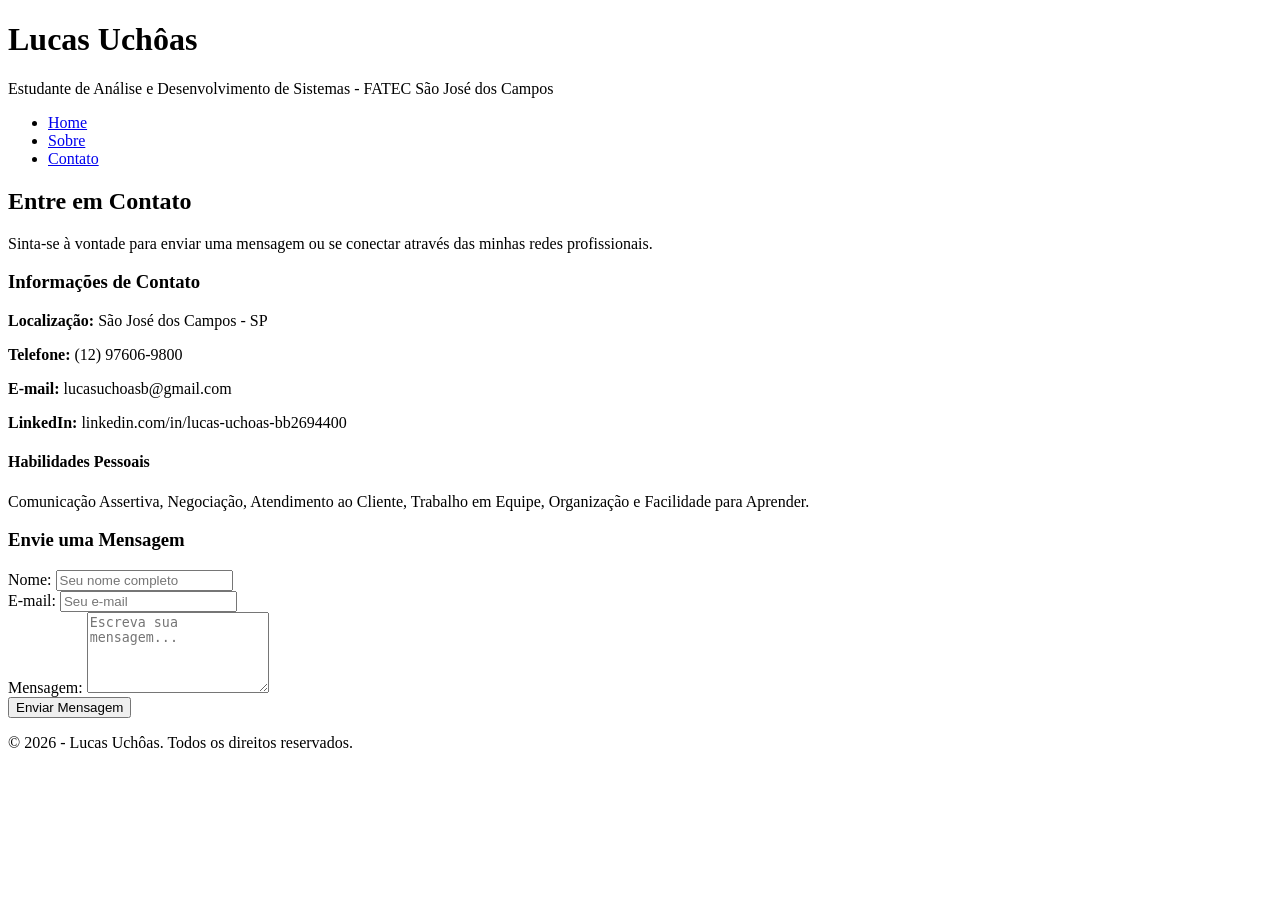
==== contato.html @ 59591d60 "Create contato.html for contact information and form" ====
<!DOCTYPE html>
<html lang="pt-BR">
<head>
  <meta charset="UTF-8">
  <meta name="viewport" content="width=device-width, initial-scale=1.0">
  <title>Lucas Uchôas - Contato</title>
  <link rel="stylesheet" href="style.css">
</head>
<body>

  <header>
    <h1>Lucas Uchôas</h1>
    <p>Estudante de Análise e Desenvolvimento de Sistemas - FATEC São José dos Campos</p>

    <nav>
      <ul>
        <li><a href="index.html">Home</a></li>
        <li><a href="sobre.html">Sobre</a></li>
        <li><a href="contato.html">Contato</a></li>
      </ul>
    </nav>
  </header>

  <main>
    <section class="hero">
      <h2>Entre em Contato</h2>
      <p>Sinta-se à vontade para enviar uma mensagem ou se conectar através das minhas redes profissionais.</p>
    </section>

    <section class="contact-container">
      <article class="contact-info">
        <h3>Informações de Contato</h3>
        <p><strong>Localização:</strong> São José dos Campos - SP</p>
        <p><strong>Telefone:</strong> (12) 97606-9800</p>
        <p><strong>E-mail:</strong> lucasuchoasb@gmail.com</p>
        <p><strong>LinkedIn:</strong> linkedin.com/in/lucas-uchoas-bb2694400</p>
        
        <h4>Habilidades Pessoais</h4>
        <p>Comunicação Assertiva, Negociação, Atendimento ao Cliente, Trabalho em Equipe, Organização e Facilidade para Aprender.</p>
      </article>

      <article class="contact-form">
        <h3>Envie uma Mensagem</h3>
        <form action="#" method="post">
          <div class="form-group">
            <label for="nome">Nome:</label>
            <input type="text" id="nome" name="nome" placeholder="Seu nome completo" required>
          </div>
          
          <div class="form-group">
            <label for="email">E-mail:</label>
            <input type="email" id="email" name="email" placeholder="Seu e-mail" required>
          </div>

          <div class="form-group">
            <label for="mensagem">Mensagem:</label>
            <textarea id="mensagem" name="mensagem" rows="5" placeholder="Escreva sua mensagem..." required></textarea>
          </div>

          <button type="submit">Enviar Mensagem</button>
        </form>
      </article>
    </section>
  </main>

  <footer>
    <p>&copy; 2026 - Lucas Uchôas. Todos os direitos reservados.</p>
  </footer>

</body>
</html>
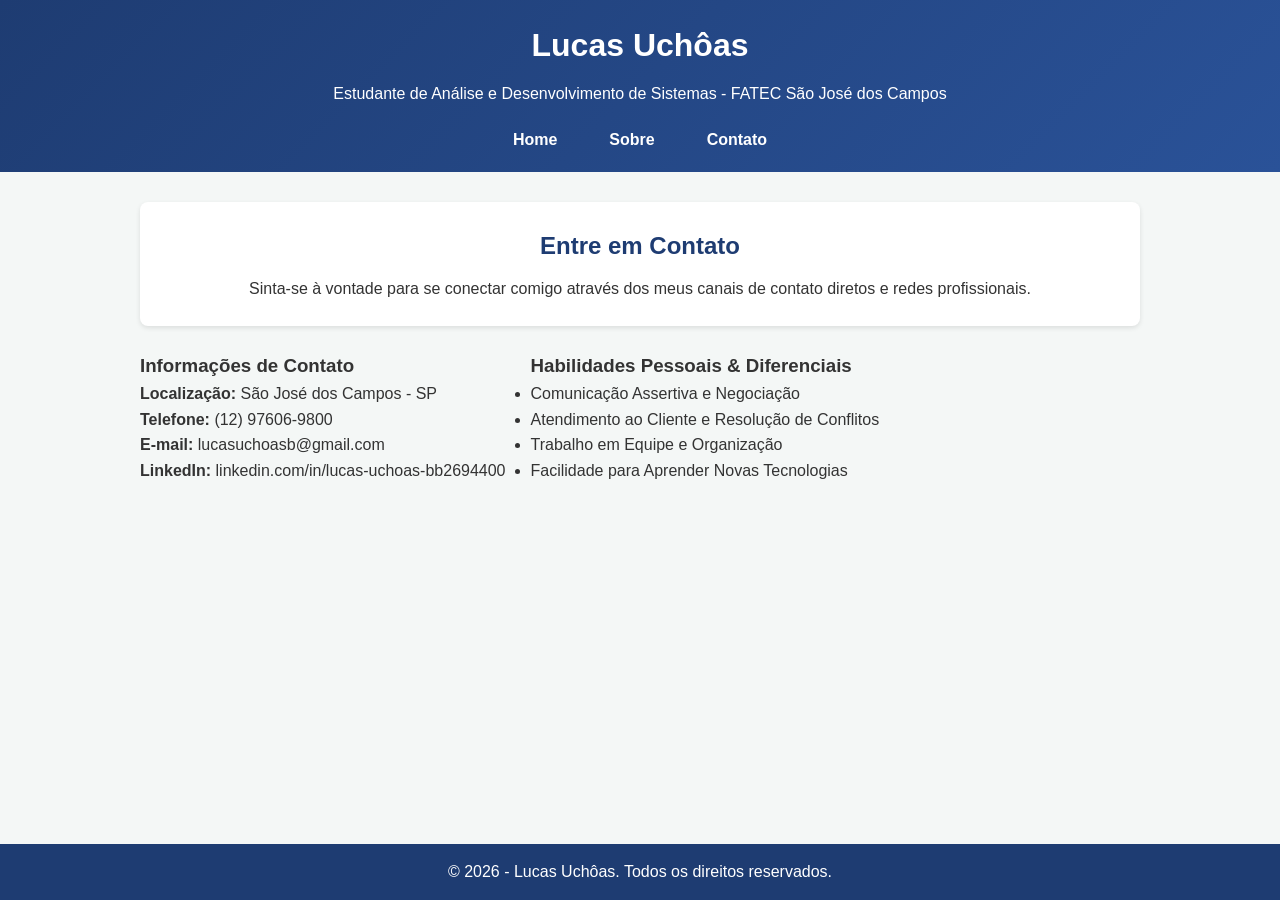
==== commit fd72836a: "Revise contact section and update skills list" ====
--- a/contato.html
+++ b/contato.html
@@ -24,41 +24,26 @@
   <main>
     <section class="hero">
       <h2>Entre em Contato</h2>
-      <p>Sinta-se à vontade para enviar uma mensagem ou se conectar através das minhas redes profissionais.</p>
+      <p>Sinta-se à vontade para se conectar comigo através dos meus canais de contato diretos e redes profissionais.</p>
     </section>
 
     <section class="contact-container">
-      <article class="contact-info">
+      <article class="contact-card">
         <h3>Informações de Contato</h3>
         <p><strong>Localização:</strong> São José dos Campos - SP</p>
         <p><strong>Telefone:</strong> (12) 97606-9800</p>
         <p><strong>E-mail:</strong> lucasuchoasb@gmail.com</p>
         <p><strong>LinkedIn:</strong> linkedin.com/in/lucas-uchoas-bb2694400</p>
-        
-        <h4>Habilidades Pessoais</h4>
-        <p>Comunicação Assertiva, Negociação, Atendimento ao Cliente, Trabalho em Equipe, Organização e Facilidade para Aprender.</p>
       </article>
 
-      <article class="contact-form">
-        <h3>Envie uma Mensagem</h3>
-        <form action="#" method="post">
-          <div class="form-group">
-            <label for="nome">Nome:</label>
-            <input type="text" id="nome" name="nome" placeholder="Seu nome completo" required>
-          </div>
-          
-          <div class="form-group">
-            <label for="email">E-mail:</label>
-            <input type="email" id="email" name="email" placeholder="Seu e-mail" required>
-          </div>
-
-          <div class="form-group">
-            <label for="mensagem">Mensagem:</label>
-            <textarea id="mensagem" name="mensagem" rows="5" placeholder="Escreva sua mensagem..." required></textarea>
-          </div>
-
-          <button type="submit">Enviar Mensagem</button>
-        </form>
+      <article class="contact-card">
+        <h3>Habilidades Pessoais & Diferenciais</h3>
+        <ul>
+          <li>Comunicação Assertiva e Negociação</li>
+          <li>Atendimento ao Cliente e Resolução de Conflitos</li>
+          <li>Trabalho em Equipe e Organização</li>
+          <li>Facilidade para Aprender Novas Tecnologias</li>
+        </ul>
       </article>
     </section>
   </main>
--- a/style.css
+++ b/style.css
@@ -0,0 +1,180 @@
+* {
+  margin: 0;
+  padding: 0;
+  box-sizing: border-box;
+}
+
+body {
+  font-family: 'Segoe UI', Tahoma, Geneva, Verdana, sans-serif;
+  background-color: #f4f7f6;
+  color: #333;
+  line-height: 1.6;
+  display: flex;
+  flex-direction: column;
+  min-height: 100vh;
+}
+
+header {
+  background: linear-gradient(135deg, #1e3c72, #2a5298);
+  color: #fff;
+  padding: 20px;
+  text-align: center;
+  display: flex;
+  flex-direction: column;
+  align-items: center;
+  gap: 10px;
+}
+
+nav ul {
+  list-style: none;
+  display: flex;
+  gap: 20px;
+  margin-top: 10px;
+}
+
+nav a {
+  color: #fff;
+  text-decoration: none;
+  font-weight: bold;
+  padding: 8px 16px;
+  border-radius: 4px;
+  transition: background 0.3s;
+}
+
+nav a:hover {
+  background-color: rgba(255, 255, 255, 0.2);
+}
+
+main {
+  flex: 1;
+  max-width: 1000px;
+  width: 90%;
+  margin: 30px auto;
+}
+
+.hero {
+  background-color: #fff;
+  padding: 25px;
+  border-radius: 8px;
+  box-shadow: 0 2px 5px rgba(0,0,0,0.1);
+  margin-bottom: 25px;
+  text-align: center;
+}
+
+.hero h2 {
+  color: #1e3c72;
+  margin-bottom: 10px;
+}
+
+.cards-container {
+  display: flex;
+  flex-wrap: wrap;
+  gap: 20px;
+  justify-content: space-between;
+}
+
+.card {
+  background-color: #fff;
+  flex: 1 1 calc(33.333% - 20px);
+  min-width: 250px;
+  padding: 20px;
+  border-radius: 8px;
+  box-shadow: 0 2px 5px rgba(0,0,0,0.1);
+  border-top: 4px solid #2a5298;
+}
+
+.card h3 {
+  color: #1e3c72;
+  margin-bottom: 10px;
+}
+
+.content-section {
+  display: flex;
+  flex-direction: column;
+  gap: 20px;
+}
+
+.info-block {
+  background-color: #fff;
+  padding: 20px;
+  border-radius: 8px;
+  box-shadow: 0 2px 5px rgba(0,0,0,0.1);
+}
+
+.info-block h3 {
+  color: #1e3c72;
+  margin-bottom: 10px;
+  border-bottom: 2px solid #f4f7f6;
+  padding-bottom: 5px;
+}
+
+.info-block ul {
+  margin-left: 20px;
+  margin-top: 8px;
+}
+
+.contact-container {
+  display: flex;
+  flex-wrap: wrap;
+  gap: 25px;
+}
+
+.contact-info, .contact-form {
+  background-color: #fff;
+  flex: 1 1 400px;
+  padding: 25px;
+  border-radius: 8px;
+  box-shadow: 0 2px 5px rgba(0,0,0,0.1);
+}
+
+.contact-info h3, .contact-form h3 {
+  color: #1e3c72;
+  margin-bottom: 15px;
+}
+
+.contact-info h4 {
+  margin-top: 15px;
+  color: #2a5298;
+}
+
+.form-group {
+  margin-bottom: 15px;
+  display: flex;
+  flex-direction: column;
+}
+
+.form-group label {
+  margin-bottom: 5px;
+  font-weight: bold;
+}
+
+.form-group input, .form-group textarea {
+  padding: 10px;
+  border: 1px solid #ccc;
+  border-radius: 4px;
+  font-family: inherit;
+}
+
+button {
+  background-color: #1e3c72;
+  color: white;
+  border: none;
+  padding: 12px 20px;
+  border-radius: 4px;
+  cursor: pointer;
+  font-weight: bold;
+  width: 100%;
+  transition: background 0.3s;
+}
+
+button:hover {
+  background-color: #2a5298;
+}
+
+footer {
+  background-color: #1e3c72;
+  color: #fff;
+  text-align: center;
+  padding: 15px;
+  margin-top: auto;
+}
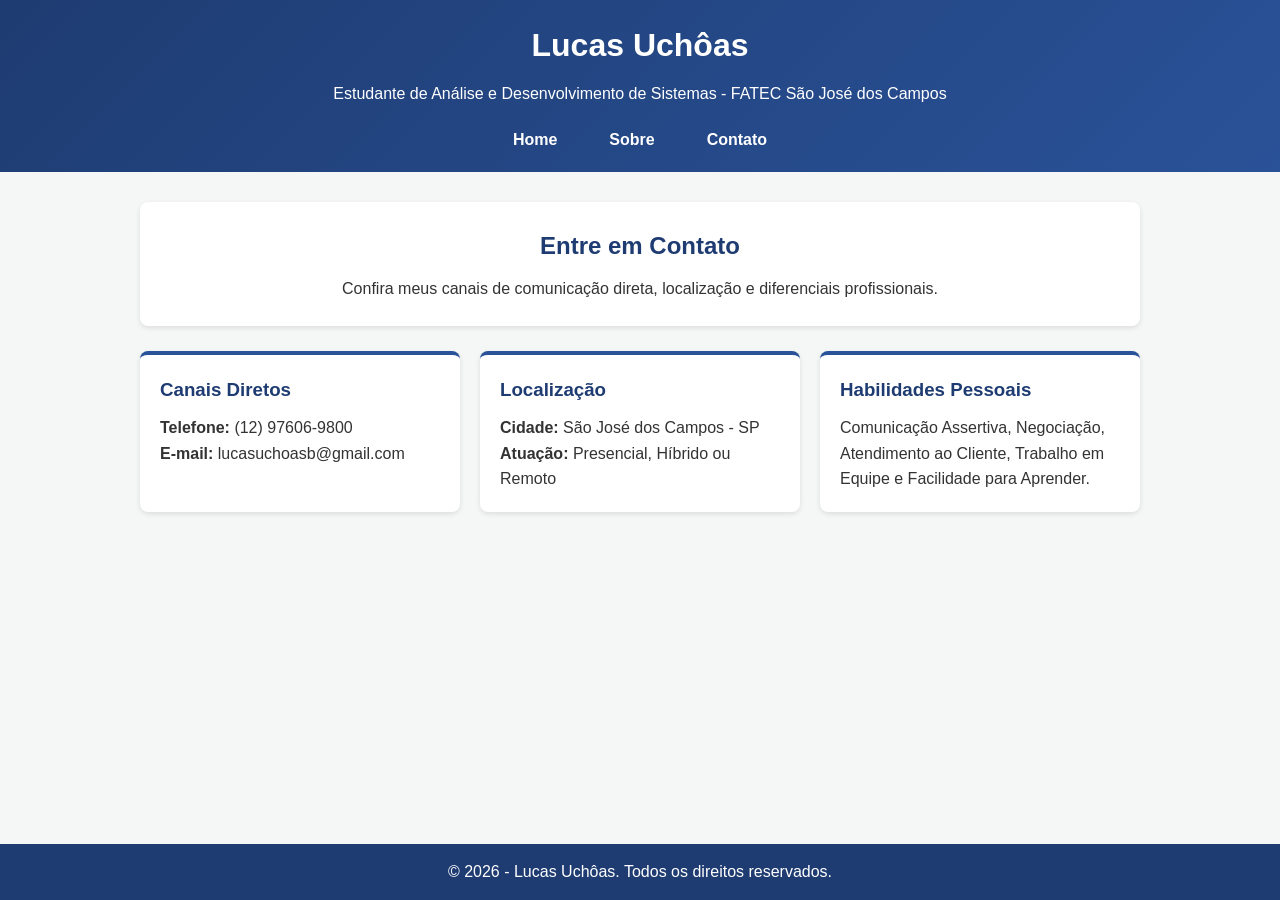
==== commit 5689f5db: "Revise contact information and layout in contato.html" ====
--- a/contato.html
+++ b/contato.html
@@ -24,26 +24,25 @@
   <main>
     <section class="hero">
       <h2>Entre em Contato</h2>
-      <p>Sinta-se à vontade para se conectar comigo através dos meus canais de contato diretos e redes profissionais.</p>
+      <p>Confira meus canais de comunicação direta, localização e diferenciais profissionais.</p>
     </section>
 
-    <section class="contact-container">
-      <article class="contact-card">
-        <h3>Informações de Contato</h3>
-        <p><strong>Localização:</strong> São José dos Campos - SP</p>
+    <section class="cards-container">
+      <article class="card">
+        <h3>Canais Diretos</h3>
         <p><strong>Telefone:</strong> (12) 97606-9800</p>
         <p><strong>E-mail:</strong> lucasuchoasb@gmail.com</p>
-        <p><strong>LinkedIn:</strong> linkedin.com/in/lucas-uchoas-bb2694400</p>
       </article>
 
-      <article class="contact-card">
-        <h3>Habilidades Pessoais & Diferenciais</h3>
-        <ul>
-          <li>Comunicação Assertiva e Negociação</li>
-          <li>Atendimento ao Cliente e Resolução de Conflitos</li>
-          <li>Trabalho em Equipe e Organização</li>
-          <li>Facilidade para Aprender Novas Tecnologias</li>
-        </ul>
+      <article class="card">
+        <h3>Localização</h3>
+        <p><strong>Cidade:</strong> São José dos Campos - SP</p>
+        <p><strong>Atuação:</strong> Presencial, Híbrido ou Remoto</p>
+      </article>
+
+      <article class="card">
+        <h3>Habilidades Pessoais</h3>
+        <p>Comunicação Assertiva, Negociação, Atendimento ao Cliente, Trabalho em Equipe e Facilidade para Aprender.</p>
       </article>
     </section>
   </main>
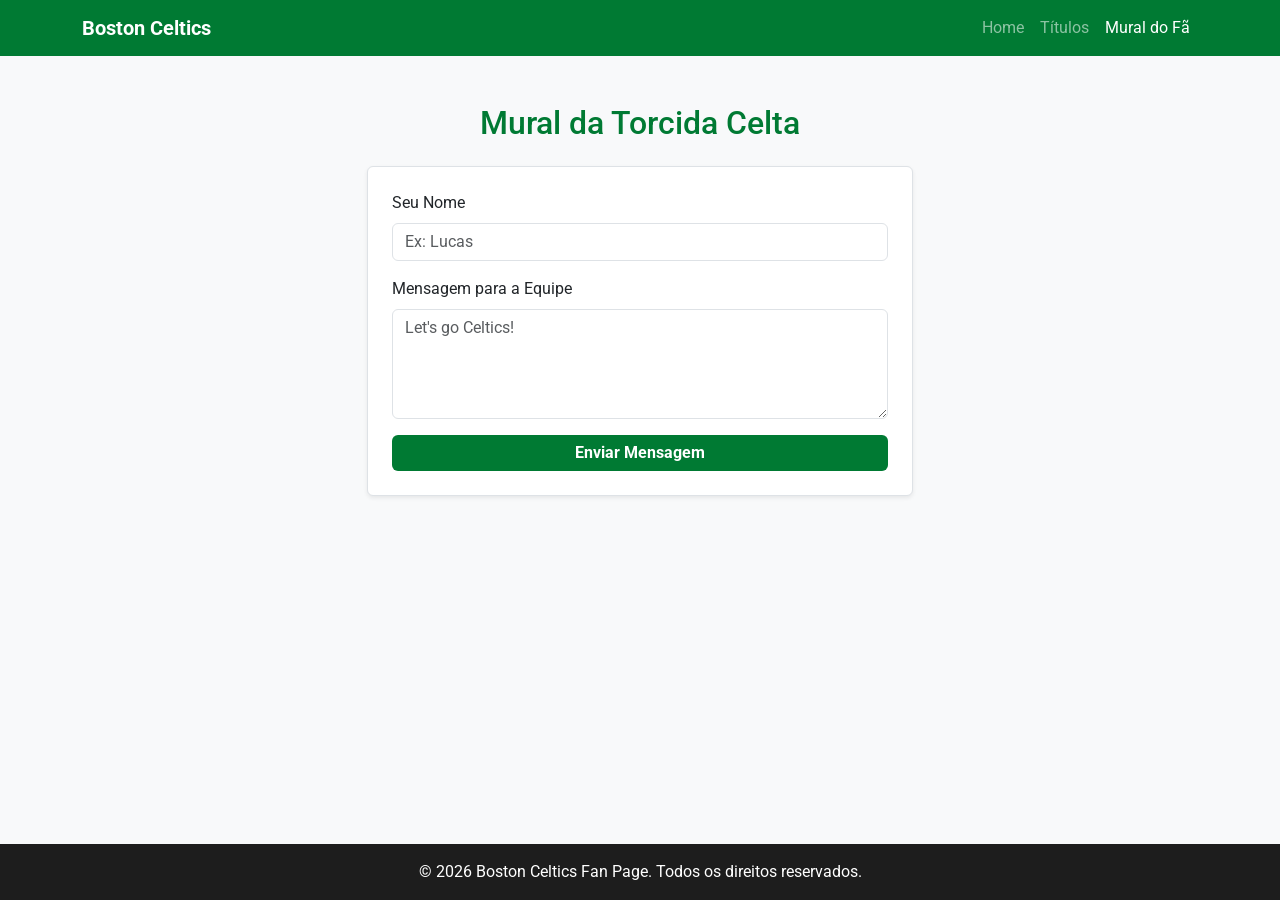
==== commit d4a925db: "Revise contato.html for Boston Celtics theme" ====
--- a/contato.html
+++ b/contato.html
@@ -1,55 +1,54 @@
 <!DOCTYPE html>
 <html lang="pt-BR">
 <head>
-  <meta charset="UTF-8">
-  <meta name="viewport" content="width=device-width, initial-scale=1.0">
-  <title>Lucas Uchôas - Contato</title>
-  <link rel="stylesheet" href="style.css">
+    <meta charset="UTF-8">
+    <meta name="viewport" content="width=device-width, initial-scale=1.0">
+    <title>Boston Celtics - Mural do Fã</title>
+    <link href="https://cdn.jsdelivr.net/npm/bootstrap@5.3.0/dist/css/bootstrap.min.css" rel="stylesheet">
+    <link rel="stylesheet" href="style.css">
 </head>
 <body>
+    <header>
+        <nav class="navbar navbar-expand-lg navbar-dark bg-celtics">
+            <div class="container">
+                <a class="navbar-brand fw-bold" href="index.html">Boston Celtics</a>
+                <button class="navbar-toggler" type="button" data-bs-toggle="collapse" data-bs-target="#menuPrincipal">
+                    <span class="navbar-toggler-icon"></span>
+                </button>
+                <div class="collapse navbar-collapse" id="menuPrincipal">
+                    <ul class="navbar-nav ms-auto">
+                        <li class="nav-item"><a class="nav-link" href="index.html">Home</a></li>
+                        <li class="nav-item"><a class="nav-link" href="sobre.html">Títulos</a></li>
+                        <li class="nav-item"><a class="nav-link active" href="contato.html">Mural do Fã</a></li>
+                    </ul>
+                </div>
+            </div>
+        </nav>
+    </header>
 
-  <header>
-    <h1>Lucas Uchôas</h1>
-    <p>Estudante de Análise e Desenvolvimento de Sistemas - FATEC São José dos Campos</p>
+    <main class="container">
+        <section class="row justify-content-center">
+            <div class="col-md-8 col-lg-6">
+                <h2 class="text-center text-celtics mb-4 mt-3">Mural da Torcida Celta</h2>
+                <form class="p-4 border rounded shadow-sm bg-white">
+                    <div class="mb-3">
+                        <label for="nomeTorcedor" class="form-label">Seu Nome</label>
+                        <input type="text" class="form-control" id="nomeTorcedor" placeholder="Ex: Lucas" required>
+                    </div>
+                    <div class="mb-3">
+                        <label for="mensagemTorcedor" class="form-label">Mensagem para a Equipe</label>
+                        <textarea class="form-control" id="mensagemTorcedor" rows="4" placeholder="Let's go Celtics!" required></textarea>
+                    </div>
+                    <button type="submit" class="btn btn-success w-100 bg-celtics border-0 fw-bold">Enviar Mensagem</button>
+                </form>
+            </div>
+        </section>
+    </main>
 
-    <nav>
-      <ul>
-        <li><a href="index.html">Home</a></li>
-        <li><a href="sobre.html">Sobre</a></li>
-        <li><a href="contato.html">Contato</a></li>
-      </ul>
-    </nav>
-  </header>
+    <footer class="text-center py-3 mt-auto">
+        <p class="mb-0">&copy; 2026 Boston Celtics Fan Page. Todos os direitos reservados.</p>
+    </footer>
 
-  <main>
-    <section class="hero">
-      <h2>Entre em Contato</h2>
-      <p>Confira meus canais de comunicação direta, localização e diferenciais profissionais.</p>
-    </section>
-
-    <section class="cards-container">
-      <article class="card">
-        <h3>Canais Diretos</h3>
-        <p><strong>Telefone:</strong> (12) 97606-9800</p>
-        <p><strong>E-mail:</strong> lucasuchoasb@gmail.com</p>
-      </article>
-
-      <article class="card">
-        <h3>Localização</h3>
-        <p><strong>Cidade:</strong> São José dos Campos - SP</p>
-        <p><strong>Atuação:</strong> Presencial, Híbrido ou Remoto</p>
-      </article>
-
-      <article class="card">
-        <h3>Habilidades Pessoais</h3>
-        <p>Comunicação Assertiva, Negociação, Atendimento ao Cliente, Trabalho em Equipe e Facilidade para Aprender.</p>
-      </article>
-    </section>
-  </main>
-
-  <footer>
-    <p>&copy; 2026 - Lucas Uchôas. Todos os direitos reservados.</p>
-  </footer>
-
+    <script src="https://cdn.jsdelivr.net/npm/bootstrap@5.3.0/dist/js/bootstrap.bundle.min.js"></script>
 </body>
 </html>
--- a/style.css
+++ b/style.css
@@ -1,180 +1,27 @@
-* {
-  margin: 0;
-  padding: 0;
-  box-sizing: border-box;
+@import url('https://fonts.googleapis.com/css2?family=Roboto:wght@400;700&display=swap');
+
+body {
+    font-family: 'Roboto', sans-serif;
+    background-color: #f8f9fa;
+    display: flex;
+    flex-direction: column;
+    min-height: 100vh;
 }
 
-body {
-  font-family: 'Segoe UI', Tahoma, Geneva, Verdana, sans-serif;
-  background-color: #f4f7f6;
-  color: #333;
-  line-height: 1.6;
-  display: flex;
-  flex-direction: column;
-  min-height: 100vh;
+.bg-celtics {
+    background-color: #007A33 !important; /* Verde tradicional do Celtics */
 }
 
-header {
-  background: linear-gradient(135deg, #1e3c72, #2a5298);
-  color: #fff;
-  padding: 20px;
-  text-align: center;
-  display: flex;
-  flex-direction: column;
-  align-items: center;
-  gap: 10px;
-}
-
-nav ul {
-  list-style: none;
-  display: flex;
-  gap: 20px;
-  margin-top: 10px;
-}
-
-nav a {
-  color: #fff;
-  text-decoration: none;
-  font-weight: bold;
-  padding: 8px 16px;
-  border-radius: 4px;
-  transition: background 0.3s;
-}
-
-nav a:hover {
-  background-color: rgba(255, 255, 255, 0.2);
+.text-celtics {
+    color: #007A33 !important;
 }
 
 main {
-  flex: 1;
-  max-width: 1000px;
-  width: 90%;
-  margin: 30px auto;
-}
-
-.hero {
-  background-color: #fff;
-  padding: 25px;
-  border-radius: 8px;
-  box-shadow: 0 2px 5px rgba(0,0,0,0.1);
-  margin-bottom: 25px;
-  text-align: center;
-}
-
-.hero h2 {
-  color: #1e3c72;
-  margin-bottom: 10px;
-}
-
-.cards-container {
-  display: flex;
-  flex-wrap: wrap;
-  gap: 20px;
-  justify-content: space-between;
-}
-
-.card {
-  background-color: #fff;
-  flex: 1 1 calc(33.333% - 20px);
-  min-width: 250px;
-  padding: 20px;
-  border-radius: 8px;
-  box-shadow: 0 2px 5px rgba(0,0,0,0.1);
-  border-top: 4px solid #2a5298;
-}
-
-.card h3 {
-  color: #1e3c72;
-  margin-bottom: 10px;
-}
-
-.content-section {
-  display: flex;
-  flex-direction: column;
-  gap: 20px;
-}
-
-.info-block {
-  background-color: #fff;
-  padding: 20px;
-  border-radius: 8px;
-  box-shadow: 0 2px 5px rgba(0,0,0,0.1);
-}
-
-.info-block h3 {
-  color: #1e3c72;
-  margin-bottom: 10px;
-  border-bottom: 2px solid #f4f7f6;
-  padding-bottom: 5px;
-}
-
-.info-block ul {
-  margin-left: 20px;
-  margin-top: 8px;
-}
-
-.contact-container {
-  display: flex;
-  flex-wrap: wrap;
-  gap: 25px;
-}
-
-.contact-info, .contact-form {
-  background-color: #fff;
-  flex: 1 1 400px;
-  padding: 25px;
-  border-radius: 8px;
-  box-shadow: 0 2px 5px rgba(0,0,0,0.1);
-}
-
-.contact-info h3, .contact-form h3 {
-  color: #1e3c72;
-  margin-bottom: 15px;
-}
-
-.contact-info h4 {
-  margin-top: 15px;
-  color: #2a5298;
-}
-
-.form-group {
-  margin-bottom: 15px;
-  display: flex;
-  flex-direction: column;
-}
-
-.form-group label {
-  margin-bottom: 5px;
-  font-weight: bold;
-}
-
-.form-group input, .form-group textarea {
-  padding: 10px;
-  border: 1px solid #ccc;
-  border-radius: 4px;
-  font-family: inherit;
-}
-
-button {
-  background-color: #1e3c72;
-  color: white;
-  border: none;
-  padding: 12px 20px;
-  border-radius: 4px;
-  cursor: pointer;
-  font-weight: bold;
-  width: 100%;
-  transition: background 0.3s;
-}
-
-button:hover {
-  background-color: #2a5298;
+    flex: 1; 
+    padding: 2rem 0;
 }
 
 footer {
-  background-color: #1e3c72;
-  color: #fff;
-  text-align: center;
-  padding: 15px;
-  margin-top: auto;
+    background-color: #1d1d1d;
+    color: white;
 }
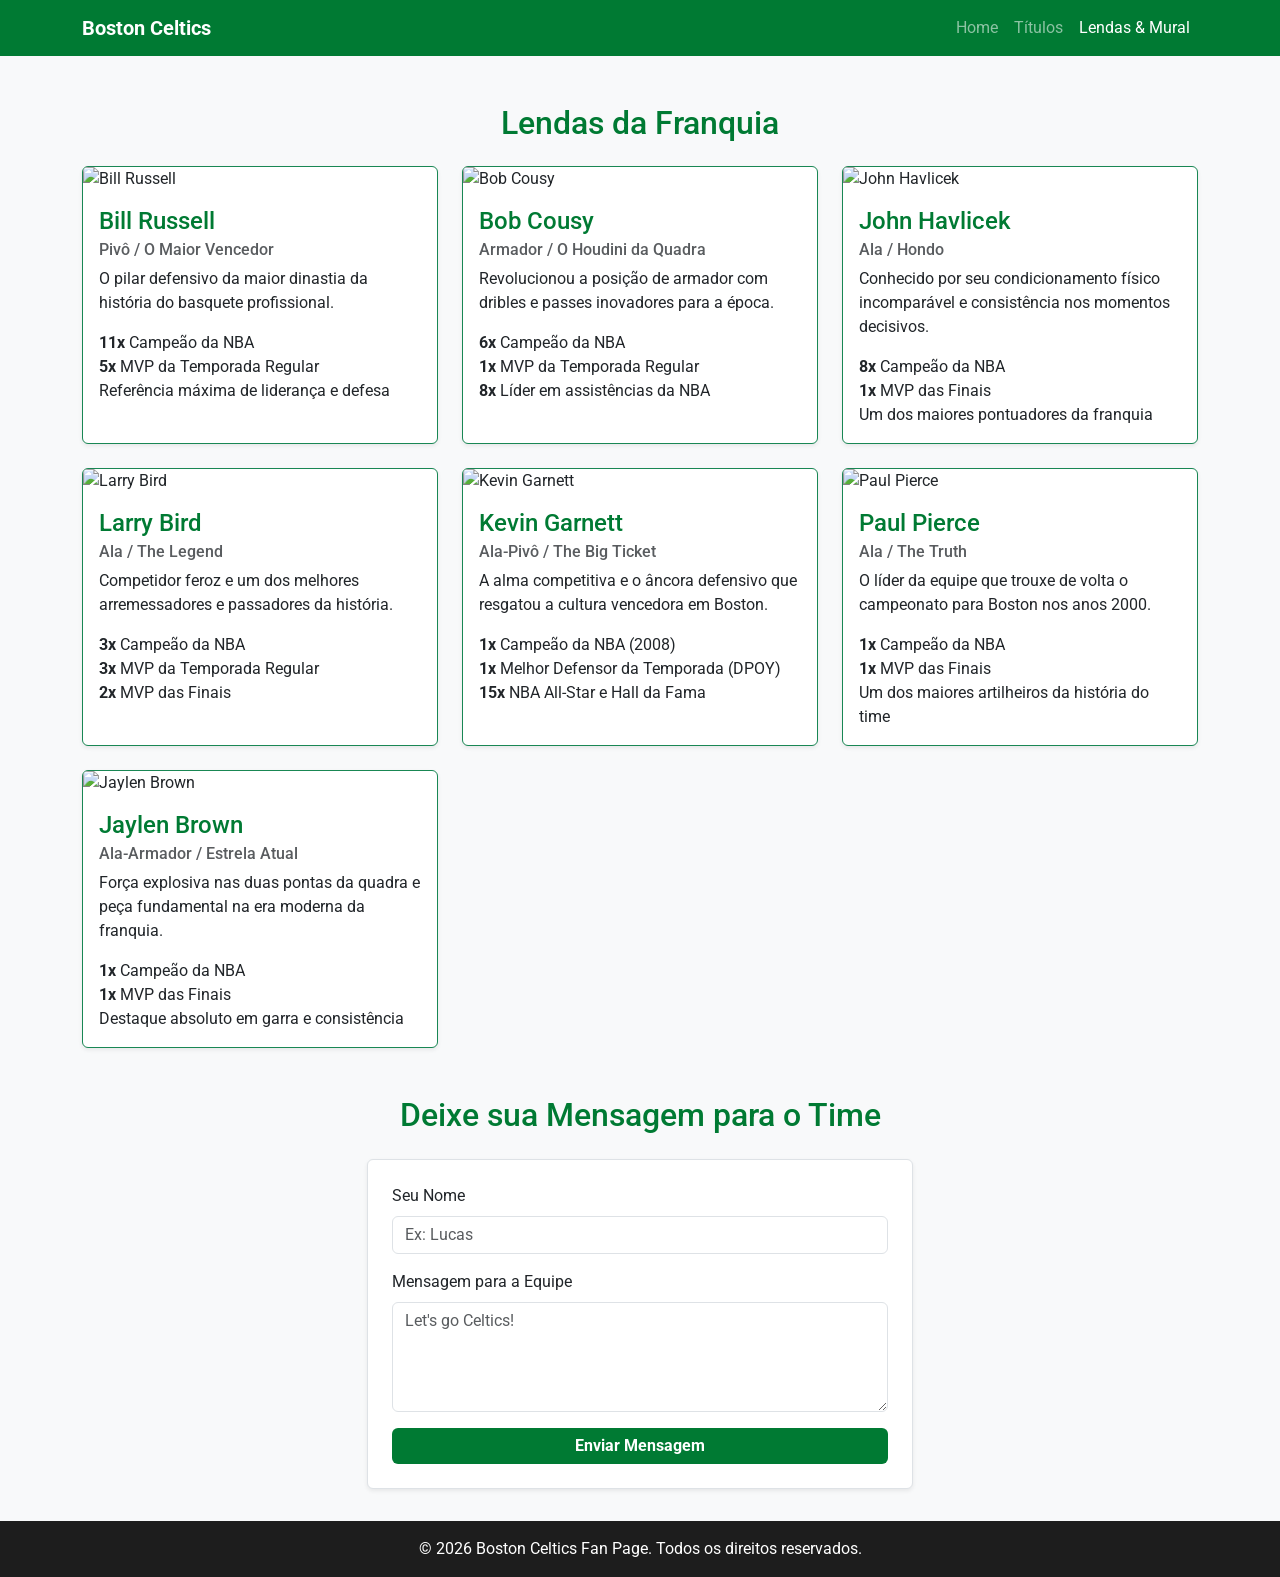
==== commit 269bd191: "Update title and content for contato.html" ====
--- a/contato.html
+++ b/contato.html
@@ -3,7 +3,7 @@
 <head>
     <meta charset="UTF-8">
     <meta name="viewport" content="width=device-width, initial-scale=1.0">
-    <title>Boston Celtics - Mural do Fã</title>
+    <title>Boston Celtics - Lendas & Mural</title>
     <link href="https://cdn.jsdelivr.net/npm/bootstrap@5.3.0/dist/css/bootstrap.min.css" rel="stylesheet">
     <link rel="stylesheet" href="style.css">
 </head>
@@ -19,7 +19,7 @@
                     <ul class="navbar-nav ms-auto">
                         <li class="nav-item"><a class="nav-link" href="index.html">Home</a></li>
                         <li class="nav-item"><a class="nav-link" href="sobre.html">Títulos</a></li>
-                        <li class="nav-item"><a class="nav-link active" href="contato.html">Mural do Fã</a></li>
+                        <li class="nav-item"><a class="nav-link active" href="contato.html">Lendas & Mural</a></li>
                     </ul>
                 </div>
             </div>
@@ -27,9 +27,137 @@
     </header>
 
     <main class="container">
+        <!-- Seção das Lendas do Celtics -->
+        <section class="mb-5">
+            <h2 class="text-center text-celtics mb-4 mt-3">Lendas da Franquia</h2>
+            <div class="row g-4">
+                
+                <!-- Lenda 1: Bill Russell -->
+                <article class="col-md-6 col-lg-4">
+                    <div class="card h-100 shadow-sm border-success">
+                        <img src="https://images.unsplash.com/photo-1574629810360-7efbbe195018?w=600&h=300&fit=crop" class="card-img-top" alt="Bill Russell">
+                        <div class="card-body">
+                            <h4 class="card-title text-celtics">Bill Russell</h4>
+                            <h6 class="card-subtitle mb-2 text-muted">Pivô / O Maior Vencedor</h6>
+                            <p class="card-text">O pilar defensivo da maior dinastia da história do basquete profissional.</p>
+                            <ul class="list-unstyled mb-0">
+                                <li><strong>11x</strong> Campeão da NBA</li>
+                                <li><strong>5x</strong> MVP da Temporada Regular</li>
+                                <li>Referência máxima de liderança e defesa</li>
+                            </ul>
+                        </div>
+                    </div>
+                </article>
+
+                <!-- Lenda 2: Bob Cousy -->
+                <article class="col-md-6 col-lg-4">
+                    <div class="card h-100 shadow-sm border-success">
+                        <img src="https://images.unsplash.com/photo-1519766304817-4f37bda74a29?w=600&h=300&fit=crop" class="card-img-top" alt="Bob Cousy">
+                        <div class="card-body">
+                            <h4 class="card-title text-celtics">Bob Cousy</h4>
+                            <h6 class="card-subtitle mb-2 text-muted">Armador / O Houdini da Quadra</h6>
+                            <p class="card-text">Revolucionou a posição de armador com dribles e passes inovadores para a época.</p>
+                            <ul class="list-unstyled mb-0">
+                                <li><strong>6x</strong> Campeão da NBA</li>
+                                <li><strong>1x</strong> MVP da Temporada Regular</li>
+                                <li><strong>8x</strong> Líder em assistências da NBA</li>
+                            </ul>
+                        </div>
+                    </div>
+                </article>
+
+                <!-- Lenda 3: John Havlicek -->
+                <article class="col-md-6 col-lg-4">
+                    <div class="card h-100 shadow-sm border-success">
+                        <img src="https://images.unsplash.com/photo-1546519638-68e109498ffc?w=600&h=300&fit=crop" class="card-img-top" alt="John Havlicek">
+                        <div class="card-body">
+                            <h4 class="card-title text-celtics">John Havlicek</h4>
+                            <h6 class="card-subtitle mb-2 text-muted">Ala / Hondo</h6>
+                            <p class="card-text">Conhecido por seu condicionamento físico incomparável e consistência nos momentos decisivos.</p>
+                            <ul class="list-unstyled mb-0">
+                                <li><strong>8x</strong> Campeão da NBA</li>
+                                <li><strong>1x</strong> MVP das Finais</li>
+                                <li>Um dos maiores pontuadores da franquia</li>
+                            </ul>
+                        </div>
+                    </div>
+                </article>
+
+                <!-- Lenda 4: Larry Bird -->
+                <article class="col-md-6 col-lg-4">
+                    <div class="card h-100 shadow-sm border-success">
+                        <img src="https://images.unsplash.com/photo-1519766304817-4f37bda74a29?w=600&h=300&fit=crop" class="card-img-top" alt="Larry Bird">
+                        <div class="card-body">
+                            <h4 class="card-title text-celtics">Larry Bird</h4>
+                            <h6 class="card-subtitle mb-2 text-muted">Ala / The Legend</h6>
+                            <p class="card-text">Competidor feroz e um dos melhores arremessadores e passadores da história.</p>
+                            <ul class="list-unstyled mb-0">
+                                <li><strong>3x</strong> Campeão da NBA</li>
+                                <li><strong>3x</strong> MVP da Temporada Regular</li>
+                                <li><strong>2x</strong> MVP das Finais</li>
+                            </ul>
+                        </div>
+                    </div>
+                </article>
+
+                <!-- Lenda 5: Kevin Garnett -->
+                <article class="col-md-6 col-lg-4">
+                    <div class="card h-100 shadow-sm border-success">
+                        <img src="https://images.unsplash.com/photo-1574629810360-7efbbe195018?w=600&h=300&fit=crop" class="card-img-top" alt="Kevin Garnett">
+                        <div class="card-body">
+                            <h4 class="card-title text-celtics">Kevin Garnett</h4>
+                            <h6 class="card-subtitle mb-2 text-muted">Ala-Pivô / The Big Ticket</h6>
+                            <p class="card-text">A alma competitiva e o âncora defensivo que resgatou a cultura vencedora em Boston.</p>
+                            <ul class="list-unstyled mb-0">
+                                <li><strong>1x</strong> Campeão da NBA (2008)</li>
+                                <li><strong>1x</strong> Melhor Defensor da Temporada (DPOY)</li>
+                                <li><strong>15x</strong> NBA All-Star e Hall da Fama</li>
+                            </ul>
+                        </div>
+                    </div>
+                </article>
+
+                <!-- Lenda 6: Paul Pierce -->
+                <article class="col-md-6 col-lg-4">
+                    <div class="card h-100 shadow-sm border-success">
+                        <img src="https://images.unsplash.com/photo-1546519638-68e109498ffc?w=600&h=300&fit=crop" class="card-img-top" alt="Paul Pierce">
+                        <div class="card-body">
+                            <h4 class="card-title text-celtics">Paul Pierce</h4>
+                            <h6 class="card-subtitle mb-2 text-muted">Ala / The Truth</h6>
+                            <p class="card-text">O líder da equipe que trouxe de volta o campeonato para Boston nos anos 2000.</p>
+                            <ul class="list-unstyled mb-0">
+                                <li><strong>1x</strong> Campeão da NBA</li>
+                                <li><strong>1x</strong> MVP das Finais</li>
+                                <li>Um dos maiores artilheiros da história do time</li>
+                            </ul>
+                        </div>
+                    </div>
+                </article>
+
+                <!-- Lenda 7: Jaylen Brown -->
+                <article class="col-md-6 col-lg-4">
+                    <div class="card h-100 shadow-sm border-success">
+                        <img src="https://images.unsplash.com/photo-1574629810360-7efbbe195018?w=600&h=300&fit=crop" class="card-img-top" alt="Jaylen Brown">
+                        <div class="card-body">
+                            <h4 class="card-title text-celtics">Jaylen Brown</h4>
+                            <h6 class="card-subtitle mb-2 text-muted">Ala-Armador / Estrela Atual</h6>
+                            <p class="card-text">Força explosiva nas duas pontas da quadra e peça fundamental na era moderna da franquia.</p>
+                            <ul class="list-unstyled mb-0">
+                                <li><strong>1x</strong> Campeão da NBA</li>
+                                <li><strong>1x</strong> MVP das Finais</li>
+                                <li>Destaque absoluto em garra e consistência</li>
+                            </ul>
+                        </div>
+                    </div>
+                </article>
+
+            </div>
+        </section>
+
+        <!-- Seção do Formulário (Mural do Fã) Logo Abaixo -->
         <section class="row justify-content-center">
             <div class="col-md-8 col-lg-6">
-                <h2 class="text-center text-celtics mb-4 mt-3">Mural da Torcida Celta</h2>
+                <h2 class="text-center text-celtics mb-4">Deixe sua Mensagem para o Time</h2>
                 <form class="p-4 border rounded shadow-sm bg-white">
                     <div class="mb-3">
                         <label for="nomeTorcedor" class="form-label">Seu Nome</label>
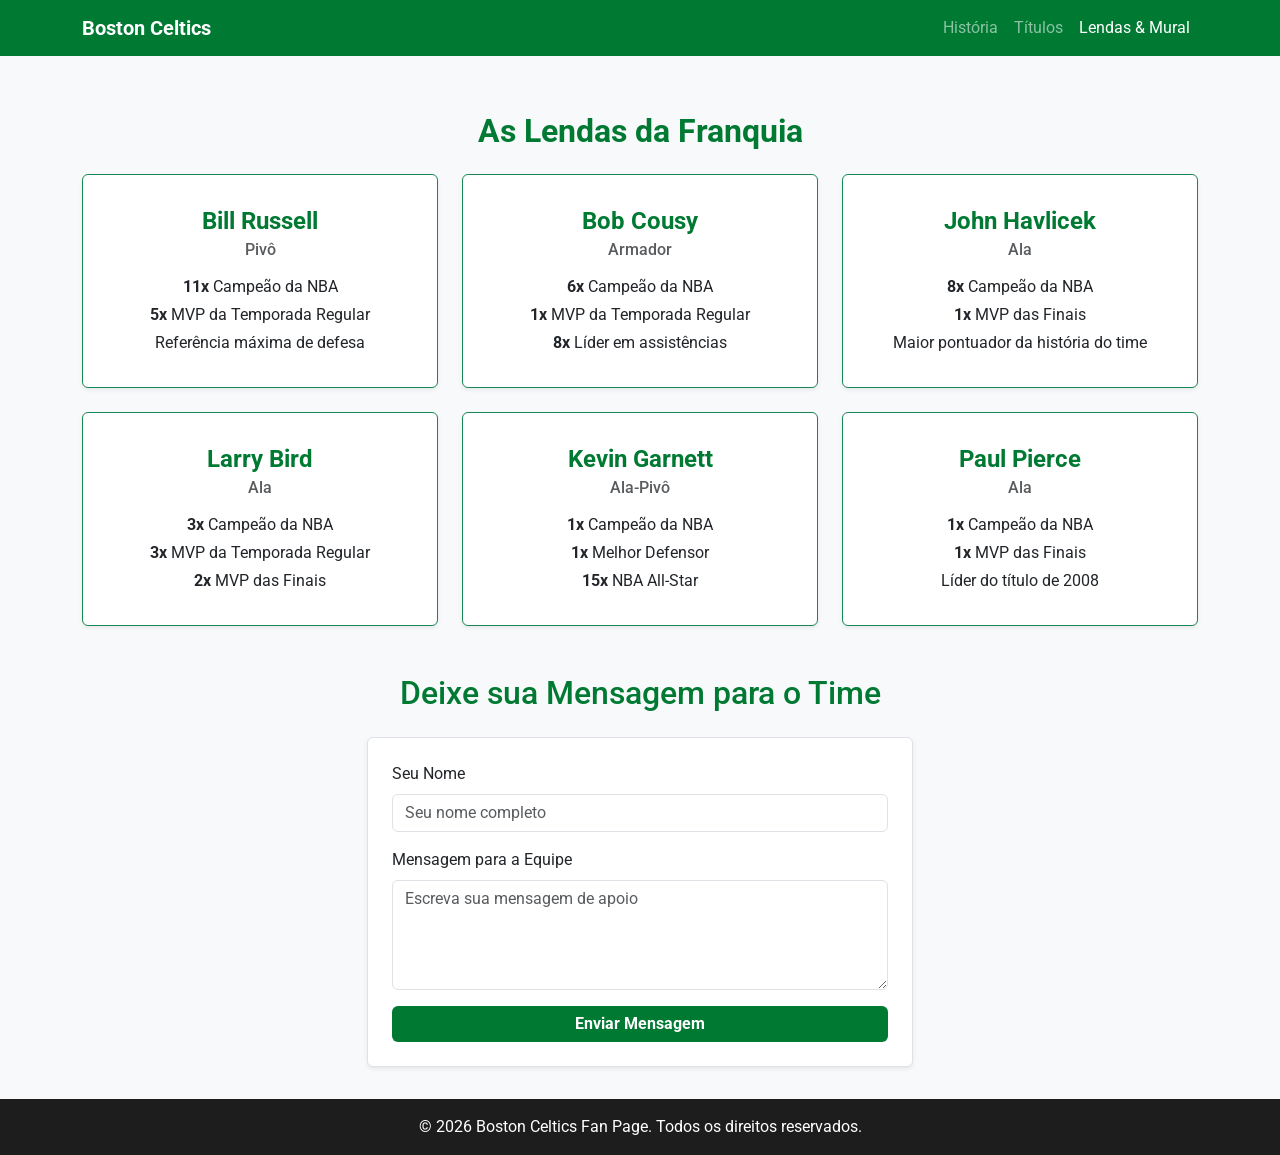
==== commit 5bf21450: "Update contact page with new content and structure" ====
--- a/contato.html
+++ b/contato.html
@@ -17,7 +17,7 @@
                 </button>
                 <div class="collapse navbar-collapse" id="menuPrincipal">
                     <ul class="navbar-nav ms-auto">
-                        <li class="nav-item"><a class="nav-link" href="index.html">Home</a></li>
+                        <li class="nav-item"><a class="nav-link" href="index.html">História</a></li>
                         <li class="nav-item"><a class="nav-link" href="sobre.html">Títulos</a></li>
                         <li class="nav-item"><a class="nav-link active" href="contato.html">Lendas & Mural</a></li>
                     </ul>
@@ -27,125 +27,89 @@
     </header>
 
     <main class="container">
-        <!-- Seção das Lendas do Celtics -->
         <section class="mb-5">
-            <h2 class="text-center text-celtics mb-4 mt-3">Lendas da Franquia</h2>
+            <h2 class="text-center text-celtics mb-4 mt-4 fw-bold">As Lendas da Franquia</h2>
             <div class="row g-4">
                 
-                <!-- Lenda 1: Bill Russell -->
                 <article class="col-md-6 col-lg-4">
-                    <div class="card h-100 shadow-sm border-success">
-                        <img src="https://images.unsplash.com/photo-1574629810360-7efbbe195018?w=600&h=300&fit=crop" class="card-img-top" alt="Bill Russell">
-                        <div class="card-body">
-                            <h4 class="card-title text-celtics">Bill Russell</h4>
-                            <h6 class="card-subtitle mb-2 text-muted">Pivô / O Maior Vencedor</h6>
-                            <p class="card-text">O pilar defensivo da maior dinastia da história do basquete profissional.</p>
+                    <div class="card h-100 shadow-sm border-success p-3">
+                        <div class="card-body text-center">
+                            <h4 class="card-title text-celtics fw-bold">Bill Russell</h4>
+                            <h6 class="card-subtitle mb-3 text-muted">Pivô</h6>
                             <ul class="list-unstyled mb-0">
-                                <li><strong>11x</strong> Campeão da NBA</li>
-                                <li><strong>5x</strong> MVP da Temporada Regular</li>
-                                <li>Referência máxima de liderança e defesa</li>
+                                <li class="mb-1"><strong>11x</strong> Campeão da NBA</li>
+                                <li class="mb-1"><strong>5x</strong> MVP da Temporada Regular</li>
+                                <li>Referência máxima de defesa</li>
                             </ul>
                         </div>
                     </div>
                 </article>
 
-                <!-- Lenda 2: Bob Cousy -->
                 <article class="col-md-6 col-lg-4">
-                    <div class="card h-100 shadow-sm border-success">
-                        <img src="https://images.unsplash.com/photo-1519766304817-4f37bda74a29?w=600&h=300&fit=crop" class="card-img-top" alt="Bob Cousy">
-                        <div class="card-body">
-                            <h4 class="card-title text-celtics">Bob Cousy</h4>
-                            <h6 class="card-subtitle mb-2 text-muted">Armador / O Houdini da Quadra</h6>
-                            <p class="card-text">Revolucionou a posição de armador com dribles e passes inovadores para a época.</p>
+                    <div class="card h-100 shadow-sm border-success p-3">
+                        <div class="card-body text-center">
+                            <h4 class="card-title text-celtics fw-bold">Bob Cousy</h4>
+                            <h6 class="card-subtitle mb-3 text-muted">Armador</h6>
                             <ul class="list-unstyled mb-0">
-                                <li><strong>6x</strong> Campeão da NBA</li>
-                                <li><strong>1x</strong> MVP da Temporada Regular</li>
-                                <li><strong>8x</strong> Líder em assistências da NBA</li>
+                                <li class="mb-1"><strong>6x</strong> Campeão da NBA</li>
+                                <li class="mb-1"><strong>1x</strong> MVP da Temporada Regular</li>
+                                <li><strong>8x</strong> Líder em assistências</li>
                             </ul>
                         </div>
                     </div>
                 </article>
 
-                <!-- Lenda 3: John Havlicek -->
                 <article class="col-md-6 col-lg-4">
-                    <div class="card h-100 shadow-sm border-success">
-                        <img src="https://images.unsplash.com/photo-1546519638-68e109498ffc?w=600&h=300&fit=crop" class="card-img-top" alt="John Havlicek">
-                        <div class="card-body">
-                            <h4 class="card-title text-celtics">John Havlicek</h4>
-                            <h6 class="card-subtitle mb-2 text-muted">Ala / Hondo</h6>
-                            <p class="card-text">Conhecido por seu condicionamento físico incomparável e consistência nos momentos decisivos.</p>
+                    <div class="card h-100 shadow-sm border-success p-3">
+                        <div class="card-body text-center">
+                            <h4 class="card-title text-celtics fw-bold">John Havlicek</h4>
+                            <h6 class="card-subtitle mb-3 text-muted">Ala</h6>
                             <ul class="list-unstyled mb-0">
-                                <li><strong>8x</strong> Campeão da NBA</li>
-                                <li><strong>1x</strong> MVP das Finais</li>
-                                <li>Um dos maiores pontuadores da franquia</li>
+                                <li class="mb-1"><strong>8x</strong> Campeão da NBA</li>
+                                <li class="mb-1"><strong>1x</strong> MVP das Finais</li>
+                                <li>Maior pontuador da história do time</li>
                             </ul>
                         </div>
                     </div>
                 </article>
 
-                <!-- Lenda 4: Larry Bird -->
                 <article class="col-md-6 col-lg-4">
-                    <div class="card h-100 shadow-sm border-success">
-                        <img src="https://images.unsplash.com/photo-1519766304817-4f37bda74a29?w=600&h=300&fit=crop" class="card-img-top" alt="Larry Bird">
-                        <div class="card-body">
-                            <h4 class="card-title text-celtics">Larry Bird</h4>
-                            <h6 class="card-subtitle mb-2 text-muted">Ala / The Legend</h6>
-                            <p class="card-text">Competidor feroz e um dos melhores arremessadores e passadores da história.</p>
+                    <div class="card h-100 shadow-sm border-success p-3">
+                        <div class="card-body text-center">
+                            <h4 class="card-title text-celtics fw-bold">Larry Bird</h4>
+                            <h6 class="card-subtitle mb-3 text-muted">Ala</h6>
                             <ul class="list-unstyled mb-0">
-                                <li><strong>3x</strong> Campeão da NBA</li>
-                                <li><strong>3x</strong> MVP da Temporada Regular</li>
+                                <li class="mb-1"><strong>3x</strong> Campeão da NBA</li>
+                                <li class="mb-1"><strong>3x</strong> MVP da Temporada Regular</li>
                                 <li><strong>2x</strong> MVP das Finais</li>
                             </ul>
                         </div>
                     </div>
                 </article>
 
-                <!-- Lenda 5: Kevin Garnett -->
                 <article class="col-md-6 col-lg-4">
-                    <div class="card h-100 shadow-sm border-success">
-                        <img src="https://images.unsplash.com/photo-1574629810360-7efbbe195018?w=600&h=300&fit=crop" class="card-img-top" alt="Kevin Garnett">
-                        <div class="card-body">
-                            <h4 class="card-title text-celtics">Kevin Garnett</h4>
-                            <h6 class="card-subtitle mb-2 text-muted">Ala-Pivô / The Big Ticket</h6>
-                            <p class="card-text">A alma competitiva e o âncora defensivo que resgatou a cultura vencedora em Boston.</p>
+                    <div class="card h-100 shadow-sm border-success p-3">
+                        <div class="card-body text-center">
+                            <h4 class="card-title text-celtics fw-bold">Kevin Garnett</h4>
+                            <h6 class="card-subtitle mb-3 text-muted">Ala-Pivô</h6>
                             <ul class="list-unstyled mb-0">
-                                <li><strong>1x</strong> Campeão da NBA (2008)</li>
-                                <li><strong>1x</strong> Melhor Defensor da Temporada (DPOY)</li>
-                                <li><strong>15x</strong> NBA All-Star e Hall da Fama</li>
+                                <li class="mb-1"><strong>1x</strong> Campeão da NBA</li>
+                                <li class="mb-1"><strong>1x</strong> Melhor Defensor</li>
+                                <li><strong>15x</strong> NBA All-Star</li>
                             </ul>
                         </div>
                     </div>
                 </article>
 
-                <!-- Lenda 6: Paul Pierce -->
                 <article class="col-md-6 col-lg-4">
-                    <div class="card h-100 shadow-sm border-success">
-                        <img src="https://images.unsplash.com/photo-1546519638-68e109498ffc?w=600&h=300&fit=crop" class="card-img-top" alt="Paul Pierce">
-                        <div class="card-body">
-                            <h4 class="card-title text-celtics">Paul Pierce</h4>
-                            <h6 class="card-subtitle mb-2 text-muted">Ala / The Truth</h6>
-                            <p class="card-text">O líder da equipe que trouxe de volta o campeonato para Boston nos anos 2000.</p>
+                    <div class="card h-100 shadow-sm border-success p-3">
+                        <div class="card-body text-center">
+                            <h4 class="card-title text-celtics fw-bold">Paul Pierce</h4>
+                            <h6 class="card-subtitle mb-3 text-muted">Ala</h6>
                             <ul class="list-unstyled mb-0">
-                                <li><strong>1x</strong> Campeão da NBA</li>
-                                <li><strong>1x</strong> MVP das Finais</li>
-                                <li>Um dos maiores artilheiros da história do time</li>
-                            </ul>
-                        </div>
-                    </div>
-                </article>
-
-                <!-- Lenda 7: Jaylen Brown -->
-                <article class="col-md-6 col-lg-4">
-                    <div class="card h-100 shadow-sm border-success">
-                        <img src="https://images.unsplash.com/photo-1574629810360-7efbbe195018?w=600&h=300&fit=crop" class="card-img-top" alt="Jaylen Brown">
-                        <div class="card-body">
-                            <h4 class="card-title text-celtics">Jaylen Brown</h4>
-                            <h6 class="card-subtitle mb-2 text-muted">Ala-Armador / Estrela Atual</h6>
-                            <p class="card-text">Força explosiva nas duas pontas da quadra e peça fundamental na era moderna da franquia.</p>
-                            <ul class="list-unstyled mb-0">
-                                <li><strong>1x</strong> Campeão da NBA</li>
-                                <li><strong>1x</strong> MVP das Finais</li>
-                                <li>Destaque absoluto em garra e consistência</li>
+                                <li class="mb-1"><strong>1x</strong> Campeão da NBA</li>
+                                <li class="mb-1"><strong>1x</strong> MVP das Finais</li>
+                                <li>Líder do título de 2008</li>
                             </ul>
                         </div>
                     </div>
@@ -154,18 +118,17 @@
             </div>
         </section>
 
-        <!-- Seção do Formulário (Mural do Fã) Logo Abaixo -->
         <section class="row justify-content-center">
             <div class="col-md-8 col-lg-6">
                 <h2 class="text-center text-celtics mb-4">Deixe sua Mensagem para o Time</h2>
                 <form class="p-4 border rounded shadow-sm bg-white">
                     <div class="mb-3">
                         <label for="nomeTorcedor" class="form-label">Seu Nome</label>
-                        <input type="text" class="form-control" id="nomeTorcedor" placeholder="Ex: Lucas" required>
+                        <input type="text" class="form-control" id="nomeTorcedor" placeholder="Seu nome completo" required>
                     </div>
                     <div class="mb-3">
                         <label for="mensagemTorcedor" class="form-label">Mensagem para a Equipe</label>
-                        <textarea class="form-control" id="mensagemTorcedor" rows="4" placeholder="Let's go Celtics!" required></textarea>
+                        <textarea class="form-control" id="mensagemTorcedor" rows="4" placeholder="Escreva sua mensagem de apoio" required></textarea>
                     </div>
                     <button type="submit" class="btn btn-success w-100 bg-celtics border-0 fw-bold">Enviar Mensagem</button>
                 </form>
--- a/style.css
+++ b/style.css
@@ -9,7 +9,7 @@
 }
 
 .bg-celtics {
-    background-color: #007A33 !important; /* Verde tradicional do Celtics */
+    background-color: #007A33 !important;
 }
 
 .text-celtics {
